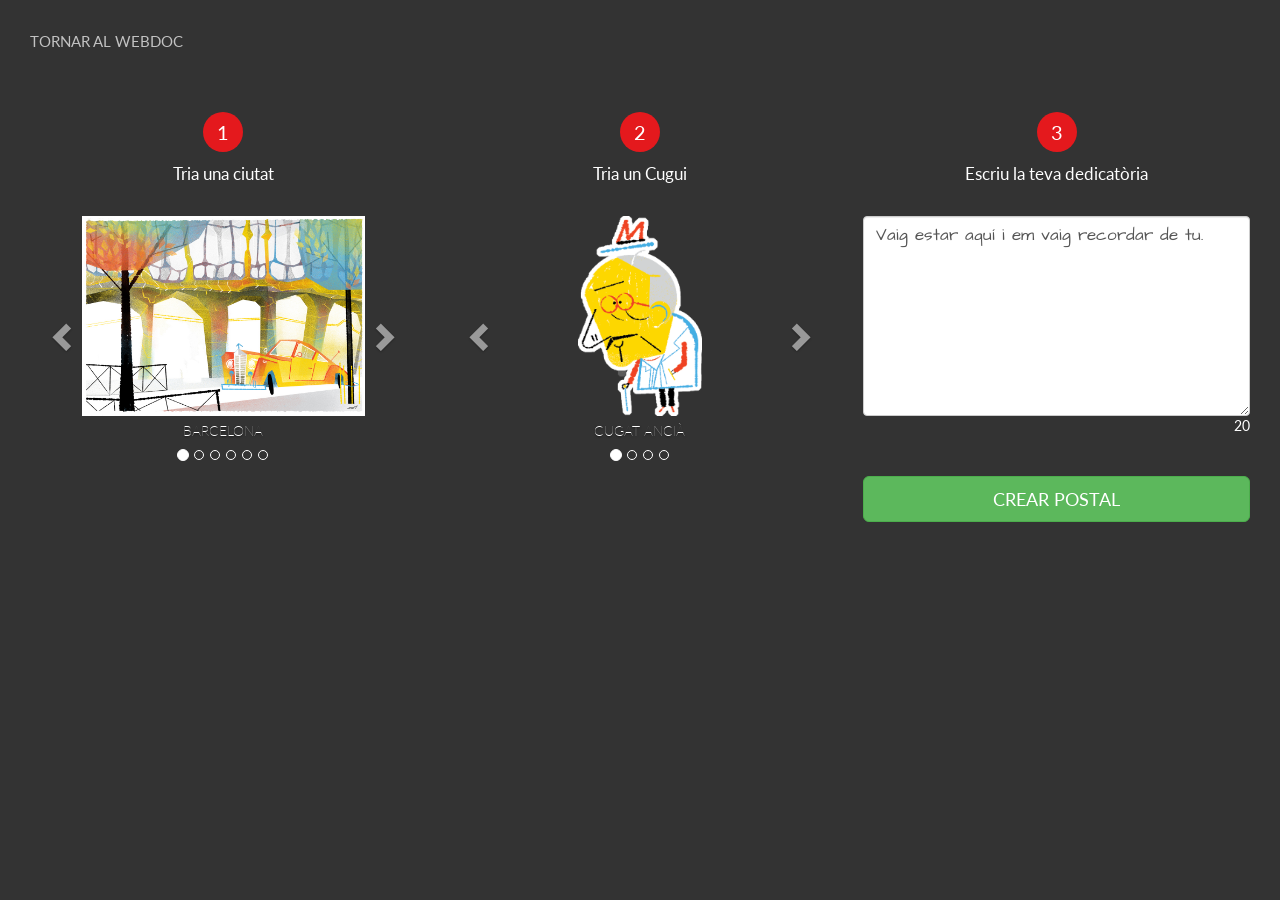
==== postcards/index.html @ 61b1f213 "Last version complete" ====
<!DOCTYPE html>
<html>
  <head>
    <meta charset="utf-8">
    <meta name="viewport" content="width=device-width, initial-scale=1, maximum-scale=1, user-scalable=no">

    <title>Sexe, Maraques y Chihuahues: La increïble vida de Xavier Cugat</title>
    <meta name="description" content="Sexe, maraques i chihuahues és un documental interactiu web que et submergeix en la pintoresca i interessant vida de Xavier Cugat, el mític director d'orquestra català. Gaudeix en un recorregut multimèdia de la seva música, les seves vivències i el seu sentit de l'humor.">
    <meta name="viewport" content="width=device-width, initial-scale=1.0, maximum-scale=1.0, user-scalable=no">
    <link rel="manifest" href="../manifest.json" />

    <meta property="og:title" content="Sexe, Maraques i Chihuahues: La increïble vida de Xavier Cugat"/>
    <meta property="og:image" content="http://xaviercugat.ccma.cat/images/cugat_adulto2.962efae1.png"/>
    <meta property="og:site_name" content="Sexe, Maraques i Chihuahues - interactiu"/>
    <meta property="og:description" content="Sexe, maraques i chihuahues és un documental interactiu web que et submergeix en la pintoresca i interessant vida de Xavier Cugat, el mític director d'orquestra català. Gaudeix en un recorregut multimèdia de la seva música, les seves vivències i el seu sentit de l'humor."/>

    <link rel="stylesheet" href="https://maxcdn.bootstrapcdn.com/bootstrap/3.3.7/css/bootstrap.min.css" integrity="sha384-BVYiiSIFeK1dGmJRAkycuHAHRg32OmUcww7on3RYdg4Va+PmSTsz/K68vbdEjh4u" crossorigin="anonymous">
    <link rel="stylesheet" href="css/ladda-themeless.min.css">
    <!--link rel="stylesheet" href="https://maxcdn.bootstrapcdn.com/bootstrap/3.3.7/css/bootstrap-theme.min.css" integrity="sha384-rHyoN1iRsVXV4nD0JutlnGaslCJuC7uwjduW9SVrLvRYooPp2bWYgmgJQIXwl/Sp" crossorigin="anonymous"-->
    <script src="https://code.jquery.com/jquery-2.2.4.min.js" integrity="sha256-BbhdlvQf/xTY9gja0Dq3HiwQF8LaCRTXxZKRutelT44=" crossorigin="anonymous"></script>
    <script src="https://maxcdn.bootstrapcdn.com/bootstrap/3.3.7/js/bootstrap.min.js" integrity="sha384-Tc5IQib027qvyjSMfHjOMaLkfuWVxZxUPnCJA7l2mCWNIpG9mGCD8wGNIcPD7Txa" crossorigin="anonymous"></script>
    <script src="https://ajax.googleapis.com/ajax/libs/webfont/1.6.16/webfont.js"></script>
    <script type="text/javascript">
      WebFont.load({
        google: {
          families: ['Diplomata SC', 'Limelight', 'Yesteryear', "Fugaz One"],
          text: 'abcdefghijklmnopqrstuvwxyzABCDEFGHIJKLMNOPQRSTUVWXYZüÜß'
        }
      });
    </script>
    <script src="js/oauth.min.js"></script>
    <script src="js/spin.min.js"></script>
    <script src="js/ladda.min.js"></script>
    <link href="https://fonts.googleapis.com/css?family=Architects+Daughter|Lato:300,400,700" rel="stylesheet">

    <link rel="stylesheet" href="css/master.css" media="screen" title="no title">
  </head>
  <body>

    <div class="container-fluid">

      <div class="row top-bar">
        <div class="col-xs-6 text-left backButton">
          <a href="../"><i class="fa fa-chevron-circle-left" aria-hidden="true"></i><span> Tornar al webdoc</span></a>
        </div>
      </div>

      <div id="firstStep">
      <div class="row">
        <div class="col-xs-4 col-md-4 background">
          <div class="instruction text-center">
            <span>1</span>
            <p>
              Tria una ciutat
            </p>
          </div>
        <div id="carousel-cities" class="carousel slide" data-interval="0">
            <!-- Indicators -->
            <ol class="carousel-indicators">
              <li data-target="#carousel-cities" data-slide-to="0" class="active"></li>
              <li data-target="#carousel-cities" data-slide-to="1"></li>
              <li data-target="#carousel-cities" data-slide-to="2"></li>
              <li data-target="#carousel-cities" data-slide-to="3"></li>
              <li data-target="#carousel-cities" data-slide-to="4"></li>
              <li data-target="#carousel-cities" data-slide-to="5"></li>
            </ol>

            <!-- Wrapper for slides -->
            <div class="carousel-inner" role="listbox">
              <div class="item active">
                <img src="img/barcelona.jpg" alt="Barcelona">
                <div class="carousel-caption text-uppercase">
                  Barcelona
                </div>
              </div>
              <div class="item">
                <img src="img/las_vegas.jpg" alt="Las Vegas">
                <div class="carousel-caption text-uppercase">
                  Las Vegas
                </div>
              </div>
              <div class="item">
                <img src="img/hollywood.jpg" alt="Hollywood">
                <div class="carousel-caption text-uppercase">
                  Los Angeles
                </div>
              </div>
              <div class="item">
                <img src="img/berlin.jpg" alt="Berlin">
                <div class="carousel-caption text-uppercase">
                  Berlin
                </div>
              </div>
              <div class="item">
                <img src="img/ny_3.jpg" alt="New York">
                <div class="carousel-caption text-uppercase">
                  New York
                </div>
              </div>
              <div class="item">
                <img src="img/havana.png" alt="La Habana">
                <div class="carousel-caption text-uppercase">
                  l'Havana
                </div>
              </div>
            </div>

            <!-- Controls -->
            <a class="left carousel-control" href="#carousel-cities" role="button" data-slide="prev">
              <span class="glyphicon glyphicon-chevron-left" aria-hidden="true"></span>
              <span class="sr-only">Anterior</span>
            </a>
            <a class="right carousel-control" href="#carousel-cities" role="button" data-slide="next">
              <span class="glyphicon glyphicon-chevron-right" aria-hidden="true"></span>
              <span class="sr-only">Següent.</span>
            </a>
          </div>
        </div>
        <div class="col-xs-4 col-md-4 cugui">
          <div class="instruction text-center">
            <span>2</span>
            <p>
              Tria un Cugui
            </p>
          </div>
          <div id="carousel-cugui" class="carousel slide" data-interval="0">
              <!-- Indicators -->
              <ol class="carousel-indicators">
                <li data-target="#carousel-cugui" data-slide-to="0" class="active"></li>
                <li data-target="#carousel-cugui" data-slide-to="1"></li>
                <li data-target="#carousel-cugui" data-slide-to="2"></li>
                <li data-target="#carousel-cugui" data-slide-to="3"></li>
              </ol>

              <!-- Wrapper for slides -->
              <div class="carousel-inner" role="listbox">
                <div class="item active">
                  <img src="img/cugat_anciano3.png" alt="Cugat anciano">
                  <div class="carousel-caption text-uppercase">
                    Cugat ancià
                  </div>
                </div>
                <div class="item">
                  <img src="img/cugat_adulto3.png" alt="Cugat adulto">
                  <div class="carousel-caption text-uppercase">
                    Cugat adult
                  </div>
                </div>
                <div class="item">
                  <img src="img/cugat_joven3.png" alt="Cugat niño">
                  <div class="carousel-caption text-uppercase">
                    Cugat jove
                  </div>
                </div>
                <div class="item">
                  <img src="img/cugat_nino3.png" alt="Cugat niño">
                  <div class="carousel-caption text-uppercase">
                    Cugat infant
                  </div>
                </div>
              </div>

              <!-- Controls -->
              <a class="left carousel-control" href="#carousel-cugui" role="button" data-slide="prev">
                <span class="glyphicon glyphicon-chevron-left" aria-hidden="true"></span>
                <span class="sr-only">Previous</span>
              </a>
              <a class="right carousel-control" href="#carousel-cugui" role="button" data-slide="next">
                <span class="glyphicon glyphicon-chevron-right" aria-hidden="true"></span>
                <span class="sr-only">Next</span>
              </a>
            </div>
        </div>
        <div class="col-xs-4 col-md-4 text">
          <div class="instruction text-center">
            <span>3</span>
            <p>
              Escriu la teva dedicatòria
            </p>
          </div>
          <div class="carrousel">
            <textarea id="customText" class="form-control" onkeyup="countChar(this,'.charsMsg')" maxlength="140">Vaig estar aquí i em vaig recordar de tu.</textarea>
            <div class="chars charsMsg text-right">20</div>
          </div>
        </div>
      </div>

      <div class="row">
        <div class="col-xs-4 col-md-4 col-md-offset-8 col-xs-offset-8">
          <button id="generateButton" type="button" class="btn btn-success btn-lg btn-block text-uppercase">Crear postal</button>
        </div>
      </div>

      </div>




      <div id="secondStep">

      <div class="row">
        <div class="col-xs-6 col-md-6 col-xs-offset-3 col-md-offset-3 text-center">
          <h3 class="text-uppercase">Aquí tens la teva postal</h3>
        </div>
      </div>

      <div class="row">
        <div class="col-md-8 col-md-offset-2 col-xs-10 col-xs-offset-1 text-center">
          <canvas id="postcardcanvas">
            Sorry, canvas not supported
          </canvas>
        </div>
      </div>

      <div class="row">
        <div class="col-xs-5 col-md-4 col-md-offset-2 col-xs-offset-1 text-left">
          <button id="editPostcard" type="button" class="btn btn-success text-uppercase">
            <i class="fa fa-pencil-square-o" aria-hidden="true"></i> Edita
          </button>
          <a id="downloadPostcard" type="button" class="btn btn-default text-uppercase">
            <i class="fa fa-download" aria-hidden="true"></i> Descarrega la postal
          </a>
        </div>
        <div class="col-xs-5 col-md-4 text-right">
          <span class="sharingMessage lead">¡Comparteix-la!   </span>
          <button id="shareTwitter" type="button" class="btn btn-lg btn-info text-uppercase ladda-button" data-style="zoom-out">
            <span class="ladda-label"><i class="fa fa-twitter" aria-hidden="true"></i></span>
          </button>
          <button id="shareFacebook" type="button" class="btn btn-lg btn-primary text-uppercase ladda-button" data-style="zoom-out">
            <span class="ladda-label"><i class="fa fa-facebook" aria-hidden="true"></i></span>
          </button>
        </div>
      </div>

      <div class="row">
        <div class="col-md-8 col-md-offset-2 col-xs-10 col-xs-offset-1 text-center">
          <div id="successMsg" class="alert alert-success alert-dismissible fade in" role="alert">
            <button type="button" class="close" data-dismiss="alert" aria-label="Close">
              <span aria-hidden="true">&times;</span>
            </button>
            ¡<strong>Enhorabona</strong>, s'ha compartit el teu Cuguipostal! .
          </div>
          <div id="errorMsg" class="alert alert-warning alert-dismissible fade in" role="alert">
            <button type="button" class="close" data-dismiss="alert" aria-label="Close">
              <span aria-hidden="true">&times;</span>
            </button>
            Guau! Sembla que alguna cosa no funciona bé, el nostre equip de chihuahuas està intentant resoldre-ho.
          </div>
        </div>
      </div>

      </div>

    </div>

    <div class="modal fade" id="twitterSharing" tabindex="-1" role="dialog" aria-labelledby="myModalLabel">
      <div class="modal-dialog" role="document">
        <div class="modal-content">
          <div class="modal-header">
            <button type="button" class="close" data-dismiss="modal" aria-label="Close"><span aria-hidden="true">&times;</span></button>
            <h4 class="modal-title" id="myModalLabel">Envia la postal als teus amics a Twitter</h4>
          </div>
          <div class="modal-body">
            <div class="form-group">
              <label for="twitterText">El teu missatge:</label>
              <textarea id="twitterText" class="form-control" onkeyup="countChar(this,'.charsTwitter')" maxlength="140"></textarea>
              <div class="chars charsTwitter text-right">20</div>
            </div>
            <div class="form-group">
              <label for="twitterPostcard">El teu postal:</label>
              <img id="twitterPostcard" src="" alt="Tu postal para enviar a Twitter" />
            </div>
          </div>
          <div class="modal-footer">
            <button type="button" class="btn btn-default" data-dismiss="modal">Tancar</button>
            <button id="sendConfirmationTwitter" type="button" class="btn btn-primary" data-style="expand-left">¡Compartir postal a Twitter!</button>
          </div>
        </div>
      </div>
    </div>

    <div class="modal fade" id="facebookSharing" tabindex="-1" role="dialog" aria-labelledby="myModalLabel">
      <div class="modal-dialog" role="document">
        <div class="modal-content">
          <div class="modal-header">
            <button type="button" class="close" data-dismiss="modal" aria-label="Close"><span aria-hidden="true">&times;</span></button>
            <h4 class="modal-title" id="myModalLabel">Envia la postal als teus amics a Facebook</h4>
          </div>
          <div class="modal-body">
            <div class="form-group">
              <label for="facebookText">El teu missatge:</label>
              <textarea id="facebookText" class="form-control" maxlength="300"></textarea>
            </div>
            <div class="form-group">
              <label for="facebookPostcard">El teu postal:</label>
              <img id="facebookPostcard" src="" alt="Tu postal para enviar a Facebook" />
            </div>
          </div>
          <div class="modal-footer">
            <button type="button" class="btn btn-default" data-dismiss="modal">Tancar</button>
            <button id="sendConfirmationFacebook" type="button" class="btn btn-primary" data-style="expand-left">¡Compartir postal a Facebook!</button>
          </div>
        </div>
      </div>
    </div>

    <div class="extraHidden">
      <img id="paper-texture" src="img/postcard-paper.png" alt="paper-texture" />
      <img id="sello-cuba" src="img/sello-cuba.png" alt="paper-texture" />
      <img id="sello-nyc" src="img/sello-usa-1912.png" alt="paper-texture" />
      <img id="sello-hollywood" src="img/sello-usa-1930.png" alt="paper-texture" />
      <img id="sello-chicago" src="img/sello-1930-usa-2.png" alt="paper-texture" />
      <img id="sello-vegas" src="img/sello-1950-usa.png" alt="paper-texture" />
      <img id="sello-barcelona" src="img/sello-barcelona-1972.png" alt="paper-texture" />
      <img id="stamps" src="img/stamps.png" alt="paper-texture" />
    </div>

  </body>

  <script src="https://use.fontawesome.com/3ba186c8d6.js"></script>
  <script src="js/postcard-generator.min.js" ></script>

</html>
---- postcards/css/ladda-themeless.min.css ----
/*!
 * Ladda
 * http://lab.hakim.se/ladda
 * MIT licensed
 *
 * Copyright (C) 2014 Hakim El Hattab, http://hakim.se
 */.ladda-button{position:relative}.ladda-button .ladda-spinner{position:absolute;z-index:2;display:inline-block;width:32px;height:32px;top:50%;margin-top:0;opacity:0;pointer-events:none}.ladda-button .ladda-label{position:relative;z-index:3}.ladda-button .ladda-progress{position:absolute;width:0;height:100%;left:0;top:0;background:rgba(0,0,0,0.2);visibility:hidden;opacity:0;-webkit-transition:0.1s linear all !important;-moz-transition:0.1s linear all !important;-ms-transition:0.1s linear all !important;-o-transition:0.1s linear all !important;transition:0.1s linear all !important}.ladda-button[data-loading] .ladda-progress{opacity:1;visibility:visible}.ladda-button,.ladda-button .ladda-spinner,.ladda-button .ladda-label{-webkit-transition:0.3s cubic-bezier(0.175, 0.885, 0.32, 1.275) all !important;-moz-transition:0.3s cubic-bezier(0.175, 0.885, 0.32, 1.275) all !important;-ms-transition:0.3s cubic-bezier(0.175, 0.885, 0.32, 1.275) all !important;-o-transition:0.3s cubic-bezier(0.175, 0.885, 0.32, 1.275) all !important;transition:0.3s cubic-bezier(0.175, 0.885, 0.32, 1.275) all !important}.ladda-button[data-style=zoom-in],.ladda-button[data-style=zoom-in] .ladda-spinner,.ladda-button[data-style=zoom-in] .ladda-label,.ladda-button[data-style=zoom-out],.ladda-button[data-style=zoom-out] .ladda-spinner,.ladda-button[data-style=zoom-out] .ladda-label{-webkit-transition:0.3s ease all !important;-moz-transition:0.3s ease all !important;-ms-transition:0.3s ease all !important;-o-transition:0.3s ease all !important;transition:0.3s ease all !important}.ladda-button[data-style=expand-right] .ladda-spinner{right:-6px}.ladda-button[data-style=expand-right][data-size="s"] .ladda-spinner,.ladda-button[data-style=expand-right][data-size="xs"] .ladda-spinner{right:-12px}.ladda-button[data-style=expand-right][data-loading]{padding-right:56px}.ladda-button[data-style=expand-right][data-loading] .ladda-spinner{opacity:1}.ladda-button[data-style=expand-right][data-loading][data-size="s"],.ladda-button[data-style=expand-right][data-loading][data-size="xs"]{padding-right:40px}.ladda-button[data-style=expand-left] .ladda-spinner{left:26px}.ladda-button[data-style=expand-left][data-size="s"] .ladda-spinner,.ladda-button[data-style=expand-left][data-size="xs"] .ladda-spinner{left:4px}.ladda-button[data-style=expand-left][data-loading]{padding-left:56px}.ladda-button[data-style=expand-left][data-loading] .ladda-spinner{opacity:1}.ladda-button[data-style=expand-left][data-loading][data-size="s"],.ladda-button[data-style=expand-left][data-loading][data-size="xs"]{padding-left:40px}.ladda-button[data-style=expand-up]{overflow:hidden}.ladda-button[data-style=expand-up] .ladda-spinner{top:-32px;left:50%;margin-left:0}.ladda-button[data-style=expand-up][data-loading]{padding-top:54px}.ladda-button[data-style=expand-up][data-loading] .ladda-spinner{opacity:1;top:26px;margin-top:0}.ladda-button[data-style=expand-up][data-loading][data-size="s"],.ladda-button[data-style=expand-up][data-loading][data-size="xs"]{padding-top:32px}.ladda-button[data-style=expand-up][data-loading][data-size="s"] .ladda-spinner,.ladda-button[data-style=expand-up][data-loading][data-size="xs"] .ladda-spinner{top:4px}.ladda-button[data-style=expand-down]{overflow:hidden}.ladda-button[data-style=expand-down] .ladda-spinner{top:62px;left:50%;margin-left:0}.ladda-button[data-style=expand-down][data-size="s"] .ladda-spinner,.ladda-button[data-style=expand-down][data-size="xs"] .ladda-spinner{top:40px}.ladda-button[data-style=expand-down][data-loading]{padding-bottom:54px}.ladda-button[data-style=expand-down][data-loading] .ladda-spinner{opacity:1}.ladda-button[data-style=expand-down][data-loading][data-size="s"],.ladda-button[data-style=expand-down][data-loading][data-size="xs"]{padding-bottom:32px}.ladda-button[data-style=slide-left]{overflow:hidden}.ladda-button[data-style=slide-left] .ladda-label{position:relative}.ladda-button[data-style=slide-left] .ladda-spinner{left:100%;margin-left:0}.ladda-button[data-style=slide-left][data-loading] .ladda-label{opacity:0;left:-100%}.ladda-button[data-style=slide-left][data-loading] .ladda-spinner{opacity:1;left:50%}.ladda-button[data-style=slide-right]{overflow:hidden}.ladda-button[data-style=slide-right] .ladda-label{position:relative}.ladda-button[data-style=slide-right] .ladda-spinner{right:100%;margin-left:0;left:16px}.ladda-button[data-style=slide-right][data-loading] .ladda-label{opacity:0;left:100%}.ladda-button[data-style=slide-right][data-loading] .ladda-spinner{opacity:1;left:50%}.ladda-button[data-style=slide-up]{overflow:hidden}.ladda-button[data-style=slide-up] .ladda-label{position:relative}.ladda-button[data-style=slide-up] .ladda-spinner{left:50%;margin-left:0;margin-top:1em}.ladda-button[data-style=slide-up][data-loading] .ladda-label{opacity:0;top:-1em}.ladda-button[data-style=slide-up][data-loading] .ladda-spinner{opacity:1;margin-top:0}.ladda-button[data-style=slide-down]{overflow:hidden}.ladda-button[data-style=slide-down] .ladda-label{position:relative}.ladda-button[data-style=slide-down] .ladda-spinner{left:50%;margin-left:0;margin-top:-2em}.ladda-button[data-style=slide-down][data-loading] .ladda-label{opacity:0;top:1em}.ladda-button[data-style=slide-down][data-loading] .ladda-spinner{opacity:1;margin-top:0}.ladda-button[data-style=zoom-out]{overflow:hidden}.ladda-button[data-style=zoom-out] .ladda-spinner{left:50%;margin-left:32px;-webkit-transform:scale(2.5);-moz-transform:scale(2.5);-ms-transform:scale(2.5);-o-transform:scale(2.5);transform:scale(2.5)}.ladda-button[data-style=zoom-out] .ladda-label{position:relative;display:inline-block}.ladda-button[data-style=zoom-out][data-loading] .ladda-label{opacity:0;-webkit-transform:scale(0.5);-moz-transform:scale(0.5);-ms-transform:scale(0.5);-o-transform:scale(0.5);transform:scale(0.5)}.ladda-button[data-style=zoom-out][data-loading] .ladda-spinner{opacity:1;margin-left:0;-webkit-transform:none;-moz-transform:none;-ms-transform:none;-o-transform:none;transform:none}.ladda-button[data-style=zoom-in]{overflow:hidden}.ladda-button[data-style=zoom-in] .ladda-spinner{left:50%;margin-left:-16px;-webkit-transform:scale(0.2);-moz-transform:scale(0.2);-ms-transform:scale(0.2);-o-transform:scale(0.2);transform:scale(0.2)}.ladda-button[data-style=zoom-in] .ladda-label{position:relative;display:inline-block}.ladda-button[data-style=zoom-in][data-loading] .ladda-label{opacity:0;-webkit-transform:scale(2.2);-moz-transform:scale(2.2);-ms-transform:scale(2.2);-o-transform:scale(2.2);transform:scale(2.2)}.ladda-button[data-style=zoom-in][data-loading] .ladda-spinner{opacity:1;margin-left:0;-webkit-transform:none;-moz-transform:none;-ms-transform:none;-o-transform:none;transform:none}.ladda-button[data-style=contract]{overflow:hidden;width:100px}.ladda-button[data-style=contract] .ladda-spinner{left:50%;margin-left:0}.ladda-button[data-style=contract][data-loading]{border-radius:50%;width:52px}.ladda-button[data-style=contract][data-loading] .ladda-label{opacity:0}.ladda-button[data-style=contract][data-loading] .ladda-spinner{opacity:1}.ladda-button[data-style=contract-overlay]{overflow:hidden;width:100px;box-shadow:0px 0px 0px 2000px transparent}.ladda-button[data-style=contract-overlay] .ladda-spinner{left:50%;margin-left:0}.ladda-button[data-style=contract-overlay][data-loading]{border-radius:50%;width:52px;box-shadow:0px 0px 0px 2000px rgba(0,0,0,0.8)}.ladda-button[data-style=contract-overlay][data-loading] .ladda-label{opacity:0}.ladda-button[data-style=contract-overlay][data-loading] .ladda-spinner{opacity:1}
---- postcards/css/master.css ----
body{
  /*background: #017fe0;*/
  background: #333;
  color: white;
  font-family: 'Lato', sans-serif;
  outline: none;
}

canvas{
  /*border: 2px solid #99c5ea;*/
  /*border: 2px solid #333;*/
  width: 100%;
	height: auto;
}

section#selector{
  width: 100%;
  min-height: 300px;
}

.closeButton{
  font-size: 35px;
  cursor: pointer;
}

textarea.form-control {
  height: 200px;
  font-family: 'Architects Daughter', cursive;
  font-size: 1.2em;
}

.row {
    margin: 30px 0;
}

.instruction {
    margin: 30px 0;
}
.instruction>span{
  display: block;
  border-radius: 50%;
  background: #e4191d;
  width: 40px;
  line-height: 40px;
  height: 40px;
  color: #FFF;
  margin: 0 auto 10px;
  font-size: 20px;
}
.instruction p {
  font-size: 1.2em;
}

.carousel-caption{
  margin: 0;
  padding: 0;
  bottom: 0;
  font-weight: lighter;
  bottom: -25px;
}

.carousel-indicators{
  bottom: -30px;
}

.carousel-inner>.item>img{
  max-height: 200px;
  margin: 0 auto;
  margin-bottom: 30px;
}

.carousel-control.right, .carousel-control.left{
  background: none;
}

#secondStep {
  display: none;
}

.backButton{
  font-size: 1.1em;
  color: #f2f2f2;
}
.backButton a{
  opacity: .7;
  color: #FFF;
  text-transform: uppercase;
}
.backButton a:hover{
  text-decoration: none;
  color: #FFF;
  opacity: 1;
}

.extraHidden{
  display: none;
}

#shareTwitter, #shareFacebook{
  border-radius: 50%;
  padding: 10px 14px;
  outline: none;
}
#shareFacebook{
  padding: 10px 17px;
}

.modal{
  color: #111;
}

.modal #twitterPostcard, .modal #facebookPostcard{
  width: 100%;
}

#successMsg, #errorMsg{
  display: none;
}
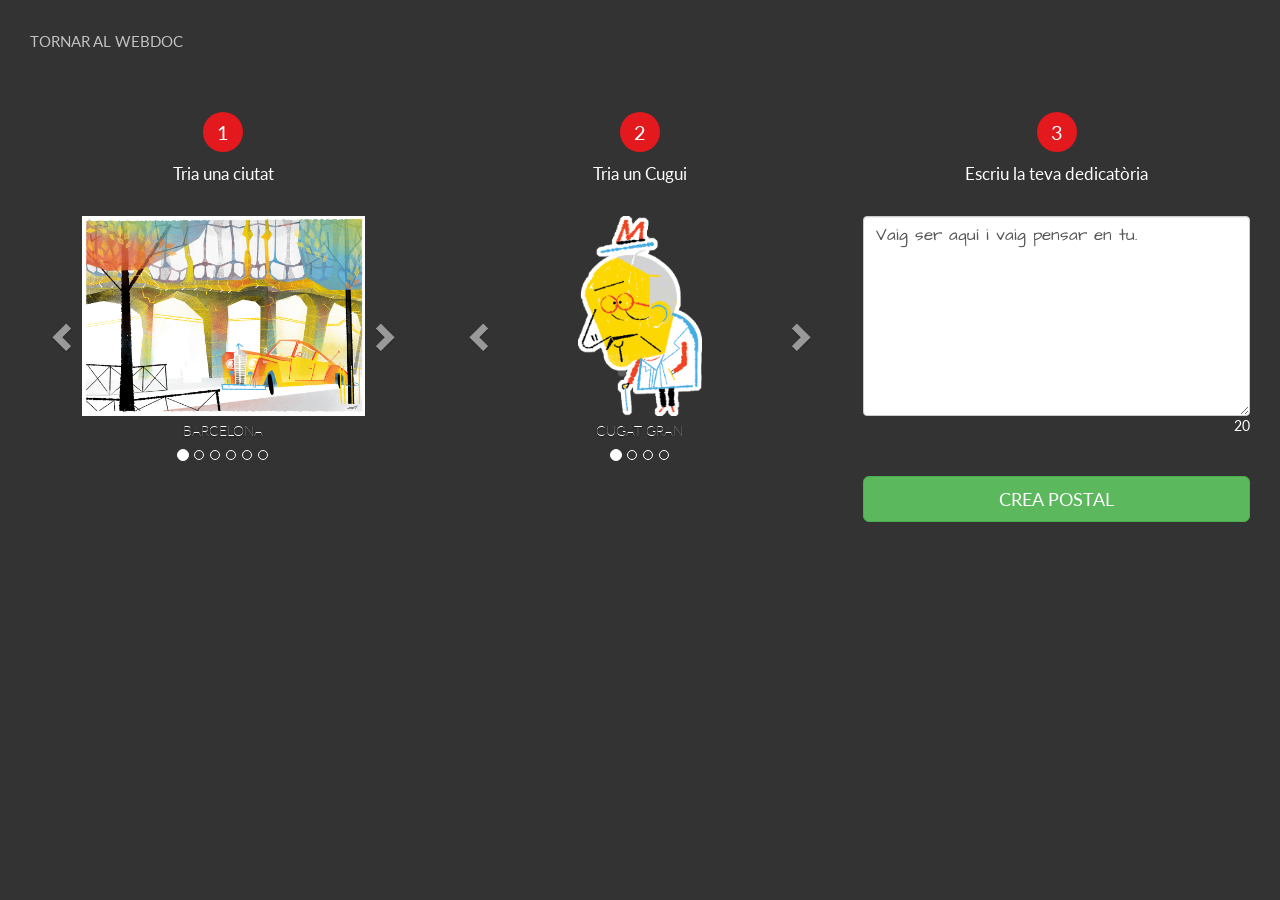
==== commit c0010e37: "Some translate fixes" ====
--- a/postcards/index.html
+++ b/postcards/index.html
@@ -88,13 +88,13 @@
               <div class="item">
                 <img src="img/berlin.jpg" alt="Berlin">
                 <div class="carousel-caption text-uppercase">
-                  Berlin
+                  Berlín
                 </div>
               </div>
               <div class="item">
                 <img src="img/ny_3.jpg" alt="New York">
                 <div class="carousel-caption text-uppercase">
-                  New York
+                  Nova York
                 </div>
               </div>
               <div class="item">
@@ -137,7 +137,7 @@
                 <div class="item active">
                   <img src="img/cugat_anciano3.png" alt="Cugat anciano">
                   <div class="carousel-caption text-uppercase">
-                    Cugat ancià
+                    Cugat gran
                   </div>
                 </div>
                 <div class="item">
@@ -155,7 +155,7 @@
                 <div class="item">
                   <img src="img/cugat_nino3.png" alt="Cugat niño">
                   <div class="carousel-caption text-uppercase">
-                    Cugat infant
+                    Cugat nen
                   </div>
                 </div>
               </div>
@@ -179,7 +179,7 @@
             </p>
           </div>
           <div class="carrousel">
-            <textarea id="customText" class="form-control" onkeyup="countChar(this,'.charsMsg')" maxlength="140">Vaig estar aquí i em vaig recordar de tu.</textarea>
+            <textarea id="customText" class="form-control" onkeyup="countChar(this,'.charsMsg')" maxlength="140">Vaig ser aquí i vaig pensar en tu.</textarea>
             <div class="chars charsMsg text-right">20</div>
           </div>
         </div>
@@ -187,7 +187,7 @@
 
       <div class="row">
         <div class="col-xs-4 col-md-4 col-md-offset-8 col-xs-offset-8">
-          <button id="generateButton" type="button" class="btn btn-success btn-lg btn-block text-uppercase">Crear postal</button>
+          <button id="generateButton" type="button" class="btn btn-success btn-lg btn-block text-uppercase">Crea postal</button>
         </div>
       </div>
 
